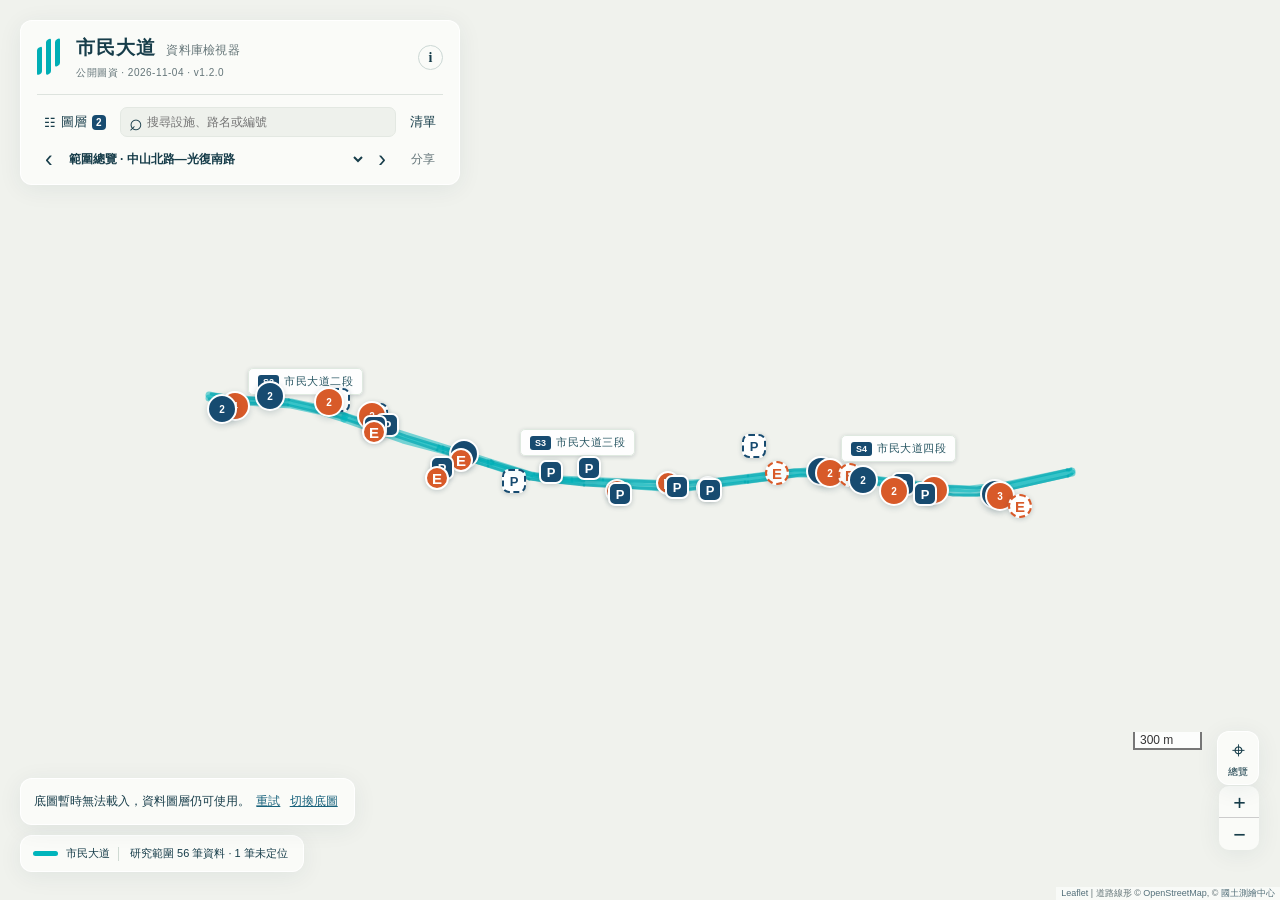
==== docs/index.html @ 01aa991e "Limit published viewer to Zhongshan–Guangfu study corridor" ====
<!doctype html>
<html lang="zh-Hant">
<head>
<meta charset="utf-8"><meta name="viewport" content="width=device-width, initial-scale=1">
<meta name="description" content="市民大道中山北路—光復南路公開圖資檢視器：停車場、車輛出入口、行人與自行車穿越、公共運輸、公共空間及機電維護。">
<meta name="theme-color" content="#174b70"><title>市民大道｜資料庫檢視器</title>
<link rel="icon" href="./favicon.svg" type="image/svg+xml">
<link rel="stylesheet" href="./vendor/leaflet.css"><link rel="stylesheet" href="./style.css?v=1.2.0">
</head>
<body>
<div id="map" aria-label="市民大道中山北路—光復南路互動地圖"></div>
<header class="toolbar surface">
  <div class="brand"><span class="brand-mark" aria-hidden="true"><i></i><i></i><i></i></span><div><h1>市民大道 <span>資料庫檢視器</span></h1><p id="version"></p></div><button id="about-button" class="icon-button" aria-label="資料來源與使用說明" title="資料來源與使用說明">i</button></div>
  <div class="tools"><button id="layers-button" aria-expanded="false" aria-controls="layers-panel">☷ <span>圖層</span><b id="layer-count">2</b></button><label class="search-box"><span aria-hidden="true">⌕</span><input id="search" type="search" placeholder="搜尋設施、路名或編號" aria-label="搜尋設施、路名或編號" autocomplete="off"></label><button id="list-button" aria-label="資料清單" aria-expanded="false" title="資料清單">清單</button></div>
  <div class="segment-controls"><button id="prev-segment" aria-label="上一段">‹</button><select id="segment" aria-label="選擇市民大道分段"><option value="all">範圍總覽 · 中山北路—光復南路</option></select><button id="next-segment" aria-label="下一段">›</button><button id="share-button" title="複製目前檢視網址">分享</button></div>
</header>
<aside id="layers-panel" class="panel surface" hidden aria-label="圖層與顯示設定">
 <div class="panel-heading"><h2>圖層</h2><button class="close" data-close="layers-panel" aria-label="關閉圖層面板">×</button></div>
 <div class="small-actions"><button id="all-layers">全部開啟</button><button id="no-layers">全部關閉</button></div>
 <div id="layer-options"></div>
 <button id="access-button" class="relation-button">停車場行人出入口 · 核對清單</button>
 <div class="settings-group"><h3>資料狀態</h3><label><input type="checkbox" id="status-confirmed" checked><span class="status-key solid"></span>公開資料已列</label><label><input type="checkbox" id="status-pending" checked><span class="status-key pending"></span>待確認／候選</label><label><input type="checkbox" id="status-historical"><span class="status-key historical"></span>歷史資料</label><p class="hint">分類與狀態分開篩選。歷史資料不代表現況。</p></div>
 <div class="settings-group"><h3>底圖</h3><div class="base-choice"><button id="base-photo" class="active" aria-pressed="true">正射影像</button><button id="base-map" aria-pressed="false">電子地圖</button></div><label class="fade-label" for="fade">底圖淡化 <output id="fade-value">60%</output></label><input type="range" id="fade" min="0" max="85" value="60"><label><input type="checkbox" id="road-labels" checked>周遭道路名稱</label><p class="hint">國土測繪中心 · 影像拍攝年代未核</p></div>
</aside>
<section id="results-panel" class="panel surface" hidden aria-label="資料查詢結果"><div class="panel-heading"><h2 id="results-title">資料清單</h2><button class="close" data-close="results-panel" aria-label="關閉資料清單">×</button></div><p id="results-summary" class="hint"></p><div id="results"></div></section>
<aside id="detail" class="detail surface" hidden aria-label="設施資料"><div class="detail-top"><span id="detail-category"></span><button id="close-detail" class="close" aria-label="關閉設施資料">×</button></div><div id="detail-content"></div></aside>
<section id="about-panel" class="panel surface" hidden aria-label="資料來源與使用說明"><div class="panel-heading"><h2>關於這份資料</h2><button class="close" data-close="about-panel" aria-label="關閉說明">×</button></div><div id="about-content"></div></section>
<div id="segment-info" class="segment-info surface" hidden></div>
<div id="map-message" class="map-message surface" role="status" hidden></div>
<div class="bottom-info surface"><span class="corridor-key"></span><span>市民大道</span><span class="info-separator"></span><button id="visible-summary" title="開啟目前資料清單"></button></div>
<div class="map-actions"><button id="full-extent" class="surface" title="回到研究範圍" aria-label="回到市民大道中山北路—光復南路">⌖<span>總覽</span></button></div>
<div id="toast" role="status" hidden></div>
<noscript>請開啟瀏覽器 JavaScript 以使用互動地圖。原始資料可從 GitHub repo 下載。</noscript>
<script src="./vendor/leaflet.js"></script><script src="./data/inventory.js?v=1.2.0"></script><script src="./app.js?v=1.2.0-r2"></script>
</body></html>
---- docs/vendor/leaflet.css ----
/* required styles */

.leaflet-pane,
.leaflet-tile,
.leaflet-marker-icon,
.leaflet-marker-shadow,
.leaflet-tile-container,
.leaflet-pane > svg,
.leaflet-pane > canvas,
.leaflet-zoom-box,
.leaflet-image-layer,
.leaflet-layer {
	position: absolute;
	left: 0;
	top: 0;
	}
.leaflet-container {
	overflow: hidden;
	}
.leaflet-tile,
.leaflet-marker-icon,
.leaflet-marker-shadow {
	-webkit-user-select: none;
	   -moz-user-select: none;
	        user-select: none;
	  -webkit-user-drag: none;
	}
/* Prevents IE11 from highlighting tiles in blue */
.leaflet-tile::selection {
	background: transparent;
}
/* Safari renders non-retina tile on retina better with this, but Chrome is worse */
.leaflet-safari .leaflet-tile {
	image-rendering: -webkit-optimize-contrast;
	}
/* hack that prevents hw layers "stretching" when loading new tiles */
.leaflet-safari .leaflet-tile-container {
	width: 1600px;
	height: 1600px;
	-webkit-transform-origin: 0 0;
	}
.leaflet-marker-icon,
.leaflet-marker-shadow {
	display: block;
	}
/* .leaflet-container svg: reset svg max-width decleration shipped in Joomla! (joomla.org) 3.x */
/* .leaflet-container img: map is broken in FF if you have max-width: 100% on tiles */
.leaflet-container .leaflet-overlay-pane svg {
	max-width: none !important;
	max-height: none !important;
	}
.leaflet-container .leaflet-marker-pane img,
.leaflet-container .leaflet-shadow-pane img,
.leaflet-container .leaflet-tile-pane img,
.leaflet-container img.leaflet-image-layer,
.leaflet-container .leaflet-tile {
	max-width: none !important;
	max-height: none !important;
	width: auto;
	padding: 0;
	}

.leaflet-container img.leaflet-tile {
	/* See: https://bugs.chromium.org/p/chromium/issues/detail?id=600120 */
	mix-blend-mode: plus-lighter;
}

.leaflet-container.leaflet-touch-zoom {
	-ms-touch-action: pan-x pan-y;
	touch-action: pan-x pan-y;
	}
.leaflet-container.leaflet-touch-drag {
	-ms-touch-action: pinch-zoom;
	/* Fallback for FF which doesn't support pinch-zoom */
	touch-action: none;
	touch-action: pinch-zoom;
}
.leaflet-container.leaflet-touch-drag.leaflet-touch-zoom {
	-ms-touch-action: none;
	touch-action: none;
}
.leaflet-container {
	-webkit-tap-highlight-color: transparent;
}
.leaflet-container a {
	-webkit-tap-highlight-color: rgba(51, 181, 229, 0.4);
}
.leaflet-tile {
	filter: inherit;
	visibility: hidden;
	}
.leaflet-tile-loaded {
	visibility: inherit;
	}
.leaflet-zoom-box {
	width: 0;
	height: 0;
	-moz-box-sizing: border-box;
	     box-sizing: border-box;
	z-index: 800;
	}
/* workaround for https://bugzilla.mozilla.org/show_bug.cgi?id=888319 */
.leaflet-overlay-pane svg {
	-moz-user-select: none;
	}

.leaflet-pane         { z-index: 400; }

.leaflet-tile-pane    { z-index: 200; }
.leaflet-overlay-pane { z-index: 400; }
.leaflet-shadow-pane  { z-index: 500; }
.leaflet-marker-pane  { z-index: 600; }
.leaflet-tooltip-pane   { z-index: 650; }
.leaflet-popup-pane   { z-index: 700; }

.leaflet-map-pane canvas { z-index: 100; }
.leaflet-map-pane svg    { z-index: 200; }

.leaflet-vml-shape {
	width: 1px;
	height: 1px;
	}
.lvml {
	behavior: url(#default#VML);
	display: inline-block;
	position: absolute;
	}


/* control positioning */

.leaflet-control {
	position: relative;
	z-index: 800;
	pointer-events: visiblePainted; /* IE 9-10 doesn't have auto */
	pointer-events: auto;
	}
.leaflet-top,
.leaflet-bottom {
	position: absolute;
	z-index: 1000;
	pointer-events: none;
	}
.leaflet-top {
	top: 0;
	}
.leaflet-right {
	right: 0;
	}
.leaflet-bottom {
	bottom: 0;
	}
.leaflet-left {
	left: 0;
	}
.leaflet-control {
	float: left;
	clear: both;
	}
.leaflet-right .leaflet-control {
	float: right;
	}
.leaflet-top .leaflet-control {
	margin-top: 10px;
	}
.leaflet-bottom .leaflet-control {
	margin-bottom: 10px;
	}
.leaflet-left .leaflet-control {
	margin-left: 10px;
	}
.leaflet-right .leaflet-control {
	margin-right: 10px;
	}


/* zoom and fade animations */

.leaflet-fade-anim .leaflet-popup {
	opacity: 0;
	-webkit-transition: opacity 0.2s linear;
	   -moz-transition: opacity 0.2s linear;
	        transition: opacity 0.2s linear;
	}
.leaflet-fade-anim .leaflet-map-pane .leaflet-popup {
	opacity: 1;
	}
.leaflet-zoom-animated {
	-webkit-transform-origin: 0 0;
	    -ms-transform-origin: 0 0;
	        transform-origin: 0 0;
	}
svg.leaflet-zoom-animated {
	will-change: transform;
}

.leaflet-zoom-anim .leaflet-zoom-animated {
	-webkit-transition: -webkit-transform 0.25s cubic-bezier(0,0,0.25,1);
	   -moz-transition:    -moz-transform 0.25s cubic-bezier(0,0,0.25,1);
	        transition:         transform 0.25s cubic-bezier(0,0,0.25,1);
	}
.leaflet-zoom-anim .leaflet-tile,
.leaflet-pan-anim .leaflet-tile {
	-webkit-transition: none;
	   -moz-transition: none;
	        transition: none;
	}

.leaflet-zoom-anim .leaflet-zoom-hide {
	visibility: hidden;
	}


/* cursors */

.leaflet-interactive {
	cursor: pointer;
	}
.leaflet-grab {
	cursor: -webkit-grab;
	cursor:    -moz-grab;
	cursor:         grab;
	}
.leaflet-crosshair,
.leaflet-crosshair .leaflet-interactive {
	cursor: crosshair;
	}
.leaflet-popup-pane,
.leaflet-control {
	cursor: auto;
	}
.leaflet-dragging .leaflet-grab,
.leaflet-dragging .leaflet-grab .leaflet-interactive,
.leaflet-dragging .leaflet-marker-draggable {
	cursor: move;
	cursor: -webkit-grabbing;
	cursor:    -moz-grabbing;
	cursor:         grabbing;
	}

/* marker & overlays interactivity */
.leaflet-marker-icon,
.leaflet-marker-shadow,
.leaflet-image-layer,
.leaflet-pane > svg path,
.leaflet-tile-container {
	pointer-events: none;
	}

.leaflet-marker-icon.leaflet-interactive,
.leaflet-image-layer.leaflet-interactive,
.leaflet-pane > svg path.leaflet-interactive,
svg.leaflet-image-layer.leaflet-interactive path {
	pointer-events: visiblePainted; /* IE 9-10 doesn't have auto */
	pointer-events: auto;
	}

/* visual tweaks */

.leaflet-container {
	background: #ddd;
	outline-offset: 1px;
	}
.leaflet-container a {
	color: #0078A8;
	}
.leaflet-zoom-box {
	border: 2px dotted #38f;
	background: rgba(255,255,255,0.5);
	}


/* general typography */
.leaflet-container {
	font-family: "Helvetica Neue", Arial, Helvetica, sans-serif;
	font-size: 12px;
	font-size: 0.75rem;
	line-height: 1.5;
	}


/* general toolbar styles */

.leaflet-bar {
	box-shadow: 0 1px 5px rgba(0,0,0,0.65);
	border-radius: 4px;
	}
.leaflet-bar a {
	background-color: #fff;
	border-bottom: 1px solid #ccc;
	width: 26px;
	height: 26px;
	line-height: 26px;
	display: block;
	text-align: center;
	text-decoration: none;
	color: black;
	}
.leaflet-bar a,
.leaflet-control-layers-toggle {
	background-position: 50% 50%;
	background-repeat: no-repeat;
	display: block;
	}
.leaflet-bar a:hover,
.leaflet-bar a:focus {
	background-color: #f4f4f4;
	}
.leaflet-bar a:first-child {
	border-top-left-radius: 4px;
	border-top-right-radius: 4px;
	}
.leaflet-bar a:last-child {
	border-bottom-left-radius: 4px;
	border-bottom-right-radius: 4px;
	border-bottom: none;
	}
.leaflet-bar a.leaflet-disabled {
	cursor: default;
	background-color: #f4f4f4;
	color: #bbb;
	}

.leaflet-touch .leaflet-bar a {
	width: 30px;
	height: 30px;
	line-height: 30px;
	}
.leaflet-touch .leaflet-bar a:first-child {
	border-top-left-radius: 2px;
	border-top-right-radius: 2px;
	}
.leaflet-touch .leaflet-bar a:last-child {
	border-bottom-left-radius: 2px;
	border-bottom-right-radius: 2px;
	}

/* zoom control */

.leaflet-control-zoom-in,
.leaflet-control-zoom-out {
	font: bold 18px 'Lucida Console', Monaco, monospace;
	text-indent: 1px;
	}

.leaflet-touch .leaflet-control-zoom-in, .leaflet-touch .leaflet-control-zoom-out  {
	font-size: 22px;
	}


/* layers control */

.leaflet-control-layers {
	box-shadow: 0 1px 5px rgba(0,0,0,0.4);
	background: #fff;
	border-radius: 5px;
	}
.leaflet-control-layers-toggle {
	background-image: url(images/layers.png);
	width: 36px;
	height: 36px;
	}
.leaflet-retina .leaflet-control-layers-toggle {
	background-image: url(images/layers-2x.png);
	background-size: 26px 26px;
	}
.leaflet-touch .leaflet-control-layers-toggle {
	width: 44px;
	height: 44px;
	}
.leaflet-control-layers .leaflet-control-layers-list,
.leaflet-control-layers-expanded .leaflet-control-layers-toggle {
	display: none;
	}
.leaflet-control-layers-expanded .leaflet-control-layers-list {
	display: block;
	position: relative;
	}
.leaflet-control-layers-expanded {
	padding: 6px 10px 6px 6px;
	color: #333;
	background: #fff;
	}
.leaflet-control-layers-scrollbar {
	overflow-y: scroll;
	overflow-x: hidden;
	padding-right: 5px;
	}
.leaflet-control-layers-selector {
	margin-top: 2px;
	position: relative;
	top: 1px;
	}
.leaflet-control-layers label {
	display: block;
	font-size: 13px;
	font-size: 1.08333em;
	}
.leaflet-control-layers-separator {
	height: 0;
	border-top: 1px solid #ddd;
	margin: 5px -10px 5px -6px;
	}

/* Default icon URLs */
.leaflet-default-icon-path { /* used only in path-guessing heuristic, see L.Icon.Default */
	background-image: url(images/marker-icon.png);
	}


/* attribution and scale controls */

.leaflet-container .leaflet-control-attribution {
	background: #fff;
	background: rgba(255, 255, 255, 0.8);
	margin: 0;
	}
.leaflet-control-attribution,
.leaflet-control-scale-line {
	padding: 0 5px;
	color: #333;
	line-height: 1.4;
	}
.leaflet-control-attribution a {
	text-decoration: none;
	}
.leaflet-control-attribution a:hover,
.leaflet-control-attribution a:focus {
	text-decoration: underline;
	}
.leaflet-attribution-flag {
	display: inline !important;
	vertical-align: baseline !important;
	width: 1em;
	height: 0.6669em;
	}
.leaflet-left .leaflet-control-scale {
	margin-left: 5px;
	}
.leaflet-bottom .leaflet-control-scale {
	margin-bottom: 5px;
	}
.leaflet-control-scale-line {
	border: 2px solid #777;
	border-top: none;
	line-height: 1.1;
	padding: 2px 5px 1px;
	white-space: nowrap;
	-moz-box-sizing: border-box;
	     box-sizing: border-box;
	background: rgba(255, 255, 255, 0.8);
	text-shadow: 1px 1px #fff;
	}
.leaflet-control-scale-line:not(:first-child) {
	border-top: 2px solid #777;
	border-bottom: none;
	margin-top: -2px;
	}
.leaflet-control-scale-line:not(:first-child):not(:last-child) {
	border-bottom: 2px solid #777;
	}

.leaflet-touch .leaflet-control-attribution,
.leaflet-touch .leaflet-control-layers,
.leaflet-touch .leaflet-bar {
	box-shadow: none;
	}
.leaflet-touch .leaflet-control-layers,
.leaflet-touch .leaflet-bar {
	border: 2px solid rgba(0,0,0,0.2);
	background-clip: padding-box;
	}


/* popup */

.leaflet-popup {
	position: absolute;
	text-align: center;
	margin-bottom: 20px;
	}
.leaflet-popup-content-wrapper {
	padding: 1px;
	text-align: left;
	border-radius: 12px;
	}
.leaflet-popup-content {
	margin: 13px 24px 13px 20px;
	line-height: 1.3;
	font-size: 13px;
	font-size: 1.08333em;
	min-height: 1px;
	}
.leaflet-popup-content p {
	margin: 17px 0;
	margin: 1.3em 0;
	}
.leaflet-popup-tip-container {
	width: 40px;
	height: 20px;
	position: absolute;
	left: 50%;
	margin-top: -1px;
	margin-left: -20px;
	overflow: hidden;
	pointer-events: none;
	}
.leaflet-popup-tip {
	width: 17px;
	height: 17px;
	padding: 1px;

	margin: -10px auto 0;
	pointer-events: auto;

	-webkit-transform: rotate(45deg);
	   -moz-transform: rotate(45deg);
	    -ms-transform: rotate(45deg);
	        transform: rotate(45deg);
	}
.leaflet-popup-content-wrapper,
.leaflet-popup-tip {
	background: white;
	color: #333;
	box-shadow: 0 3px 14px rgba(0,0,0,0.4);
	}
.leaflet-container a.leaflet-popup-close-button {
	position: absolute;
	top: 0;
	right: 0;
	border: none;
	text-align: center;
	width: 24px;
	height: 24px;
	font: 16px/24px Tahoma, Verdana, sans-serif;
	color: #757575;
	text-decoration: none;
	background: transparent;
	}
.leaflet-container a.leaflet-popup-close-button:hover,
.leaflet-container a.leaflet-popup-close-button:focus {
	color: #585858;
	}
.leaflet-popup-scrolled {
	overflow: auto;
	}

.leaflet-oldie .leaflet-popup-content-wrapper {
	-ms-zoom: 1;
	}
.leaflet-oldie .leaflet-popup-tip {
	width: 24px;
	margin: 0 auto;

	-ms-filter: "progid:DXImageTransform.Microsoft.Matrix(M11=0.70710678, M12=0.70710678, M21=-0.70710678, M22=0.70710678)";
	filter: progid:DXImageTransform.Microsoft.Matrix(M11=0.70710678, M12=0.70710678, M21=-0.70710678, M22=0.70710678);
	}

.leaflet-oldie .leaflet-control-zoom,
.leaflet-oldie .leaflet-control-layers,
.leaflet-oldie .leaflet-popup-content-wrapper,
.leaflet-oldie .leaflet-popup-tip {
	border: 1px solid #999;
	}


/* div icon */

.leaflet-div-icon {
	background: #fff;
	border: 1px solid #666;
	}


/* Tooltip */
/* Base styles for the element that has a tooltip */
.leaflet-tooltip {
	position: absolute;
	padding: 6px;
	background-color: #fff;
	border: 1px solid #fff;
	border-radius: 3px;
	color: #222;
	white-space: nowrap;
	-webkit-user-select: none;
	-moz-user-select: none;
	-ms-user-select: none;
	user-select: none;
	pointer-events: none;
	box-shadow: 0 1px 3px rgba(0,0,0,0.4);
	}
.leaflet-tooltip.leaflet-interactive {
	cursor: pointer;
	pointer-events: auto;
	}
.leaflet-tooltip-top:before,
.leaflet-tooltip-bottom:before,
.leaflet-tooltip-left:before,
.leaflet-tooltip-right:before {
	position: absolute;
	pointer-events: none;
	border: 6px solid transparent;
	background: transparent;
	content: "";
	}

/* Directions */

.leaflet-tooltip-bottom {
	margin-top: 6px;
}
.leaflet-tooltip-top {
	margin-top: -6px;
}
.leaflet-tooltip-bottom:before,
.leaflet-tooltip-top:before {
	left: 50%;
	margin-left: -6px;
	}
.leaflet-tooltip-top:before {
	bottom: 0;
	margin-bottom: -12px;
	border-top-color: #fff;
	}
.leaflet-tooltip-bottom:before {
	top: 0;
	margin-top: -12px;
	margin-left: -6px;
	border-bottom-color: #fff;
	}
.leaflet-tooltip-left {
	margin-left: -6px;
}
.leaflet-tooltip-right {
	margin-left: 6px;
}
.leaflet-tooltip-left:before,
.leaflet-tooltip-right:before {
	top: 50%;
	margin-top: -6px;
	}
.leaflet-tooltip-left:before {
	right: 0;
	margin-right: -12px;
	border-left-color: #fff;
	}
.leaflet-tooltip-right:before {
	left: 0;
	margin-left: -12px;
	border-right-color: #fff;
	}

/* Printing */

@media print {
	/* Prevent printers from removing background-images of controls. */
	.leaflet-control {
		-webkit-print-color-adjust: exact;
		print-color-adjust: exact;
		}
	}
---- docs/style.css ----
:root{--ink:#173d4a;--muted:#647579;--border:#dde3de;--teal:#00aeb5;--paper:#f9faf6;--shadow:0 4px 24px #123c4b12;--fade:.6;--photo-filter:saturate(.45)}
*{box-sizing:border-box}body{margin:0;color:var(--ink);font-family:Inter,-apple-system,BlinkMacSystemFont,"Noto Sans TC","PingFang TC","Microsoft JhengHei",sans-serif;font-size:14px}button,input,select{font:inherit;color:inherit}button,select{cursor:pointer}button{background:transparent;border:0;border-radius:7px;padding:8px 10px;white-space:nowrap}button:hover{background:#eaf0ec}button:focus-visible,input:focus-visible,select:focus-visible,a:focus-visible{outline:2px solid #098a97;outline-offset:3px}button:disabled{opacity:.35;cursor:default}[hidden]{display:none!important}#map{position:fixed;inset:0;background:#f0f2ed}#map .leaflet-tile-pane{filter:var(--photo-filter);opacity:calc(1 - var(--fade))}#map .leaflet-labels-pane{opacity:.28;filter:saturate(.15)}.surface{background:#fafbf8f5;border:1px solid #ffffffeb;border-radius:12px;box-shadow:var(--shadow);backdrop-filter:blur(12px)}.toolbar{position:fixed;z-index:800;top:20px;left:20px;width:440px;padding:14px 16px 10px}.brand{display:flex;align-items:center;gap:11px}.brand-mark{display:flex;gap:4px;transform:skewY(-25deg);width:28px}.brand-mark i{width:5px;height:27px;background:#00aeb5;border-radius:2px}.brand-mark i:nth-child(2){height:35px;margin-top:-4px}h1{font-size:19px;letter-spacing:1px;margin:0;font-weight:700}h1 span{font-size:12px;letter-spacing:.3px;font-weight:500;margin-left:4px;color:#637477}.brand p{margin:5px 0 0;font-size:10px;color:var(--muted);letter-spacing:.5px}.icon-button{margin-left:auto;width:25px;height:25px;border:1px solid #cbd7d4;padding:2px;border-radius:50%;font-family:Georgia,serif;font-weight:bold}.tools{display:flex;gap:7px;margin-top:14px;padding-top:11px;border-top:1px solid var(--border);align-items:center}.tools button{font-size:13px;padding:7px}#layers-button{display:flex;align-items:center;gap:5px}#layer-count{font-size:10px;background:#174b70;color:white;border-radius:4px;padding:2px 4px}.search-box{display:flex;flex:1;min-width:0;align-items:center;gap:4px;background:#eef1ec;border:1px solid #e3e8e2;border-radius:7px;padding:0 8px}.search-box span{font-size:23px}#search{width:100%;min-width:0;background:none;border:0;outline:0;padding:7px 0;font-size:12px}.segment-controls{display:flex;align-items:center;margin-top:6px;gap:4px}.segment-controls select{flex:1;min-width:0;border:0;background:transparent;padding:6px 0;font-size:12px;font-weight:600}.segment-controls button{padding:4px 8px}.segment-controls button:first-child,.segment-controls button:nth-child(3){font-size:23px;line-height:22px}#share-button{color:var(--muted);font-size:12px;margin-left:5px}.panel{position:fixed;z-index:810;top:205px;left:20px;width:320px;max-height:calc(100dvh - 275px);overflow:auto;padding:18px}.panel-heading{display:flex;align-items:center;justify-content:space-between;gap:12px;margin-bottom:8px}h2{font-size:16px;margin:0}h3{font-size:12px;font-weight:600;margin:0 0 12px;color:#667a7b}.close{font-size:23px;line-height:22px;padding:1px 6px;color:#7c8988}.small-actions{display:flex;gap:6px;margin:4px 0 10px}.small-actions button{font-size:11px;background:#ecf0e9;padding:5px 8px}.layer-option{display:flex;align-items:center;gap:9px;padding:9px 0;cursor:pointer}.layer-option .count{margin-left:auto;font-variant-numeric:tabular-nums;font-size:11px;color:var(--muted)}input[type=checkbox]{width:15px;height:15px;accent-color:#174b70;margin:0;flex-shrink:0}.category-icon{display:inline-flex;width:24px;height:24px;align-items:center;justify-content:center;color:var(--color);background:color-mix(in srgb,var(--color) 10%,white);border-radius:6px;font-weight:700;font-size:15px}.settings-group{border-top:1px solid var(--border);padding-top:16px;margin-top:14px}.settings-group>label{display:flex;gap:9px;align-items:center;margin:10px 0;font-size:12px}.status-key{width:11px;height:11px;border-radius:50%;background:#174b70}.status-key.pending{background:white;border:1.5px dashed #174b70}.status-key.historical{background:#9b9b94}.hint{color:var(--muted);font-size:11px;line-height:1.65;margin:8px 0}.base-choice{display:flex;background:#edf0e9;padding:3px;border-radius:8px}.base-choice button{flex:1;padding:7px;font-size:12px}.base-choice button.active{background:white;box-shadow:0 1px 4px #0001;color:#174b70}.fade-label{justify-content:space-between}#fade{width:100%;accent-color:#174b70;height:15px}.detail{position:fixed;z-index:820;right:20px;top:20px;width:365px;max-height:calc(100dvh - 85px);overflow:auto;padding:20px 22px}.detail-top{display:flex;align-items:center;justify-content:space-between;font-size:12px;color:var(--muted)}.detail h2{font-size:23px;line-height:1.5;margin:12px 0 6px;letter-spacing:.3px}.record-id{font-size:10px;letter-spacing:.6px;color:#7b8987;font-family:ui-monospace,monospace}.badges{display:flex;gap:5px;flex-wrap:wrap;margin:13px 0}.badge{font-size:10px;padding:4px 7px;border-radius:4px;background:#e8efe9;color:#4c6b5c}.badge.pending{background:#f3ead7;color:#8a6424}.badge.historical{background:#e7e7e4;color:#686d69}.badge.index{background:#e9e3f3;color:#70518c}.notice{font-size:12px;line-height:1.75;background:#eef1e9;padding:12px;border-radius:7px;margin:14px 0}.notice.warning{background:#f5efdf}.detail dl{font-size:12px;line-height:1.7;margin:16px 0}.detail dt{color:#768580;font-size:10px;letter-spacing:.6px;margin-top:13px}.detail dd{margin:3px 0 0;overflow-wrap:anywhere}.detail a,.panel a{color:#1a647d;text-underline-offset:3px}.source-link{display:block;border-top:1px solid var(--border);padding:12px 0 0;margin-top:12px;font-size:12px}.relation-button{font-size:11px;display:block;text-align:left;background:#edf0e9;margin:5px 0;white-space:normal;width:100%}.result{display:block;width:100%;text-align:left;padding:12px 4px;border-bottom:1px solid var(--border);border-radius:0;white-space:normal}.result strong{display:block;font-size:12px;line-height:1.6;margin-bottom:5px}.result small{display:block;font-size:10px;line-height:1.6;color:#6b7a75}.result .category-icon{float:left;margin:3px 9px 5px 0}.result .no-coordinate{color:#9a6b25}#results-panel{width:365px}#results-summary{margin-bottom:7px}#more-results{font-size:12px;background:#e9eee6;width:100%;margin-top:12px}.empty{padding:20px 4px;line-height:1.9;color:var(--muted);font-size:12px}.bottom-info{position:fixed;left:20px;bottom:28px;z-index:700;display:flex;align-items:center;gap:8px;padding:7px 12px;font-size:11px;max-width:calc(100% - 120px)}.bottom-info button{font-size:11px;padding:3px;white-space:normal;text-align:left}.corridor-key{width:25px;height:5px;background:#00b5bc;border-radius:4px;flex-shrink:0}.info-separator{height:14px;width:1px;background:#cfdad3}.map-actions{position:fixed;right:21px;bottom:115px;z-index:750}.map-actions button{display:flex;flex-direction:column;align-items:center;width:42px;font-size:23px;padding:5px}.map-actions span{font-size:10px;margin-top:1px}.leaflet-control-zoom{border:0!important;box-shadow:var(--shadow)!important;margin-right:21px!important;margin-bottom:37px!important;overflow:hidden;border-radius:10px!important}.leaflet-control-zoom a{background:#fafbf8f5!important;color:#173d4a!important;width:40px!important;height:32px!important;line-height:32px!important;font-size:20px!important;font-weight:400!important}.leaflet-control-scale{margin-right:78px!important;margin-bottom:36px!important}.leaflet-control-attribution{font-size:9px!important;background:#fafbf8df!important;color:#637477!important}.leaflet-control-attribution a{color:#526f79!important}.segment-info{position:fixed;left:480px;top:20px;z-index:700;padding:12px 16px;max-width:350px;font-size:11px;line-height:1.7;pointer-events:none}.segment-info strong{font-size:13px;display:block}.segment-info small{color:#78857f}.map-message{position:fixed;bottom:75px;left:20px;z-index:850;max-width:380px;padding:10px 13px;font-size:12px;line-height:1.6}.map-message button{padding:3px;color:#18627c;text-decoration:underline}.marker-shell{background:none;border:0}.facility-marker{display:flex;justify-content:center;align-items:center;min-width:24px;height:24px;background:var(--color);border:2px solid white;color:white;border-radius:7px;box-shadow:0 1px 5px #1b39463b;font-size:13px;font-weight:700;line-height:1;transition:transform .15s}.facility-marker.entrance{border-radius:50%;font-size:15px}.facility-marker.pending{background:#fffffff5;color:var(--color);border:2px dashed var(--color)}.facility-marker.historical{--color:#8d928d!important}.facility-marker.selected{outline:3px solid #f5bf54;outline-offset:3px;transform:scale(1.15)}.facility-marker.small{min-width:9px;width:9px;height:9px;border-width:1.5px;border-radius:50%;font-size:0;margin:7px}.cluster-marker{width:30px;height:30px;border:2px solid white;border-radius:50%;color:white;background:var(--color);box-shadow:0 2px 6px #143c4b30;display:flex;align-items:center;justify-content:center;font-size:10px;font-weight:bold}.leaflet-tooltip{font-family:inherit;font-size:11px;border:1px solid #fff;background:#fafbf8f5;color:#23424a;box-shadow:0 2px 8px #123c4b12;padding:5px 8px;border-radius:5px}.leaflet-tooltip:before{display:none}.route-label{background:none;border:none;pointer-events:none}.route-label span{display:inline-block;background:#ffffffec;box-shadow:0 1px 4px #2343;border:1px solid #dfe9e0;padding:4px 9px;border-radius:5px;white-space:nowrap;font-size:11px;letter-spacing:.5px;color:#285663}.route-label .seg-code{background:#174b70;color:white;padding:2px 5px;border-radius:3px;font-size:9px;margin-right:5px;letter-spacing:0}.route-label small{display:block;font-size:9px;color:#708079;margin:4px 0 0}.selection-line{pointer-events:none}#toast{position:fixed;bottom:100px;left:50%;transform:translateX(-50%);z-index:1000;background:#174b70;color:white;padding:11px 18px;border-radius:10px;max-width:90vw;font-size:12px}#about-content{font-size:12px;line-height:1.85}#about-content h3{margin:18px 0 8px}#about-content ul{padding-left:17px}#about-content a{overflow-wrap:anywhere}#about-content .source-item{margin:10px 0;border-top:1px solid var(--border);padding-top:8px}.about-links{display:flex;gap:10px}.about-links a{background:#eaf0e8;padding:6px 9px;border-radius:5px;text-decoration:none}
@media(min-width:1100px){body.detail-open .segment-info{max-width:calc(100vw - 890px)}}
@media(max-width:900px){.segment-info{top:auto;bottom:76px;left:20px;max-width:300px}.detail{width:335px}.toolbar{width:405px}.panel{top:205px}}
@media(max-width:700px){.toolbar{left:12px;right:12px;top:12px;width:auto;padding:12px}.brand h1{font-size:17px}.brand h1 span{font-size:11px}.brand p{font-size:9px}.brand-mark{transform:scale(.8) skewY(-25deg);width:24px}.tools{margin-top:10px;padding-top:9px}.panel{top:190px;left:12px;right:12px;width:auto!important;max-height:calc(100dvh - 260px)}.detail{top:auto;bottom:0;left:0;right:0;width:auto;max-height:52dvh;border-radius:16px 16px 0 0;padding:16px 20px;z-index:900}.detail h2{font-size:20px}.bottom-info{left:12px;bottom:31px;font-size:10px;max-width:calc(100% - 80px);gap:5px;padding:5px 8px}.bottom-info button{font-size:10px}.bottom-info>span:nth-child(2){display:none}.leaflet-control-scale{display:none}.map-actions{right:12px}.leaflet-control-zoom{margin-right:12px!important}.segment-info{left:12px;bottom:82px;max-width:calc(100% - 82px);padding:7px 11px}.segment-info small{display:none}.map-message{left:12px;right:66px;bottom:135px;max-width:none;font-size:11px}.detail-open .bottom-info,.detail-open .segment-info{display:none}.route-label span{font-size:10px;padding:3px 6px}#toast{bottom:55dvh;width:max-content}.leaflet-control-attribution{font-size:8px!important;max-width:100vw}}
@media(prefers-reduced-motion:reduce){*{scroll-behavior:auto!important;transition:none!important}}

.observation-marker{display:flex;align-items:center;justify-content:center;gap:2px;width:38px;height:28px;border:2px dashed #7a4db1;background:white;color:#7a4db1;border-radius:50%;font-size:24px;font-weight:bold;box-shadow:0 1px 5px #0003}

.observation-marker small{font-size:12px;line-height:1}
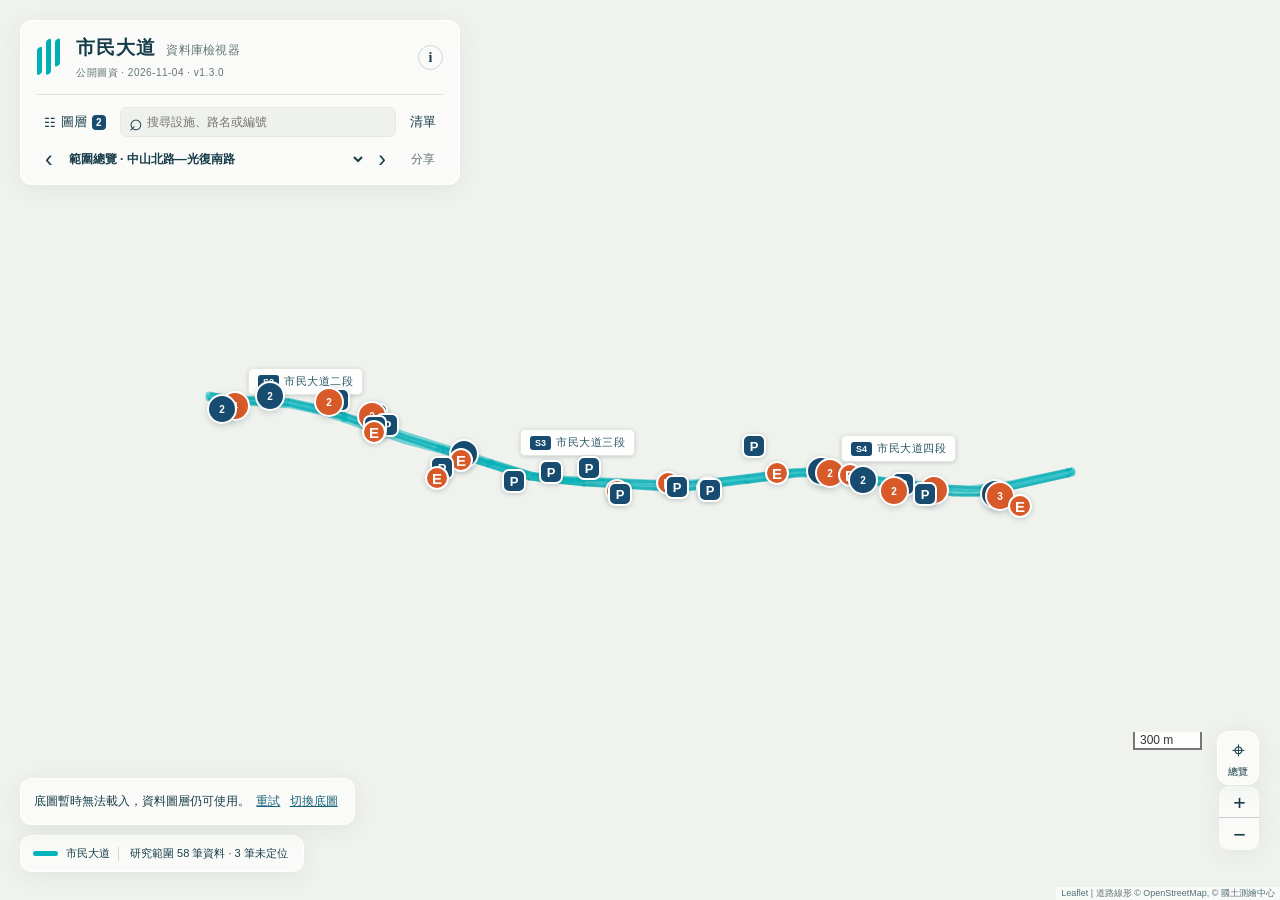
==== commit 491d0133: "Audit all scoped records against official sources and add diagram equipment" ====
--- a/docs/index.html
+++ b/docs/index.html
@@ -5,7 +5,7 @@
 <meta name="description" content="市民大道中山北路—光復南路公開圖資檢視器：停車場、車輛出入口、行人與自行車穿越、公共運輸、公共空間及機電維護。">
 <meta name="theme-color" content="#174b70"><title>市民大道｜資料庫檢視器</title>
 <link rel="icon" href="./favicon.svg" type="image/svg+xml">
-<link rel="stylesheet" href="./vendor/leaflet.css"><link rel="stylesheet" href="./style.css?v=1.2.0">
+<link rel="stylesheet" href="./vendor/leaflet.css"><link rel="stylesheet" href="./style.css?v=1.3.0">
 </head>
 <body>
 <div id="map" aria-label="市民大道中山北路—光復南路互動地圖"></div>
@@ -19,7 +19,7 @@
  <div class="small-actions"><button id="all-layers">全部開啟</button><button id="no-layers">全部關閉</button></div>
  <div id="layer-options"></div>
  <button id="access-button" class="relation-button">停車場行人出入口 · 核對清單</button>
- <div class="settings-group"><h3>資料狀態</h3><label><input type="checkbox" id="status-confirmed" checked><span class="status-key solid"></span>公開資料已列</label><label><input type="checkbox" id="status-pending" checked><span class="status-key pending"></span>待確認／候選</label><label><input type="checkbox" id="status-historical"><span class="status-key historical"></span>歷史資料</label><p class="hint">分類與狀態分開篩選。歷史資料不代表現況。</p></div>
+ <div class="settings-group"><h3>資料狀態</h3><label><input type="checkbox" id="status-confirmed" checked><span class="status-key solid"></span>官方來源已核</label><label><input type="checkbox" id="status-pending" checked><span class="status-key pending"></span>待確認／未定位</label><label><input type="checkbox" id="status-historical"><span class="status-key historical"></span>歷史資料</label><p class="hint">分類與狀態分開篩選。歷史資料不代表現況。</p></div>
  <div class="settings-group"><h3>底圖</h3><div class="base-choice"><button id="base-photo" class="active" aria-pressed="true">正射影像</button><button id="base-map" aria-pressed="false">電子地圖</button></div><label class="fade-label" for="fade">底圖淡化 <output id="fade-value">60%</output></label><input type="range" id="fade" min="0" max="85" value="60"><label><input type="checkbox" id="road-labels" checked>周遭道路名稱</label><p class="hint">國土測繪中心 · 影像拍攝年代未核</p></div>
 </aside>
 <section id="results-panel" class="panel surface" hidden aria-label="資料查詢結果"><div class="panel-heading"><h2 id="results-title">資料清單</h2><button class="close" data-close="results-panel" aria-label="關閉資料清單">×</button></div><p id="results-summary" class="hint"></p><div id="results"></div></section>
@@ -31,5 +31,5 @@
 <div class="map-actions"><button id="full-extent" class="surface" title="回到研究範圍" aria-label="回到市民大道中山北路—光復南路">⌖<span>總覽</span></button></div>
 <div id="toast" role="status" hidden></div>
 <noscript>請開啟瀏覽器 JavaScript 以使用互動地圖。原始資料可從 GitHub repo 下載。</noscript>
-<script src="./vendor/leaflet.js"></script><script src="./data/inventory.js?v=1.2.0"></script><script src="./app.js?v=1.2.0-r2"></script>
+<script src="./vendor/leaflet.js"></script><script src="./data/inventory.js?v=1.3.0"></script><script src="./app.js?v=1.3.0"></script>
 </body></html>
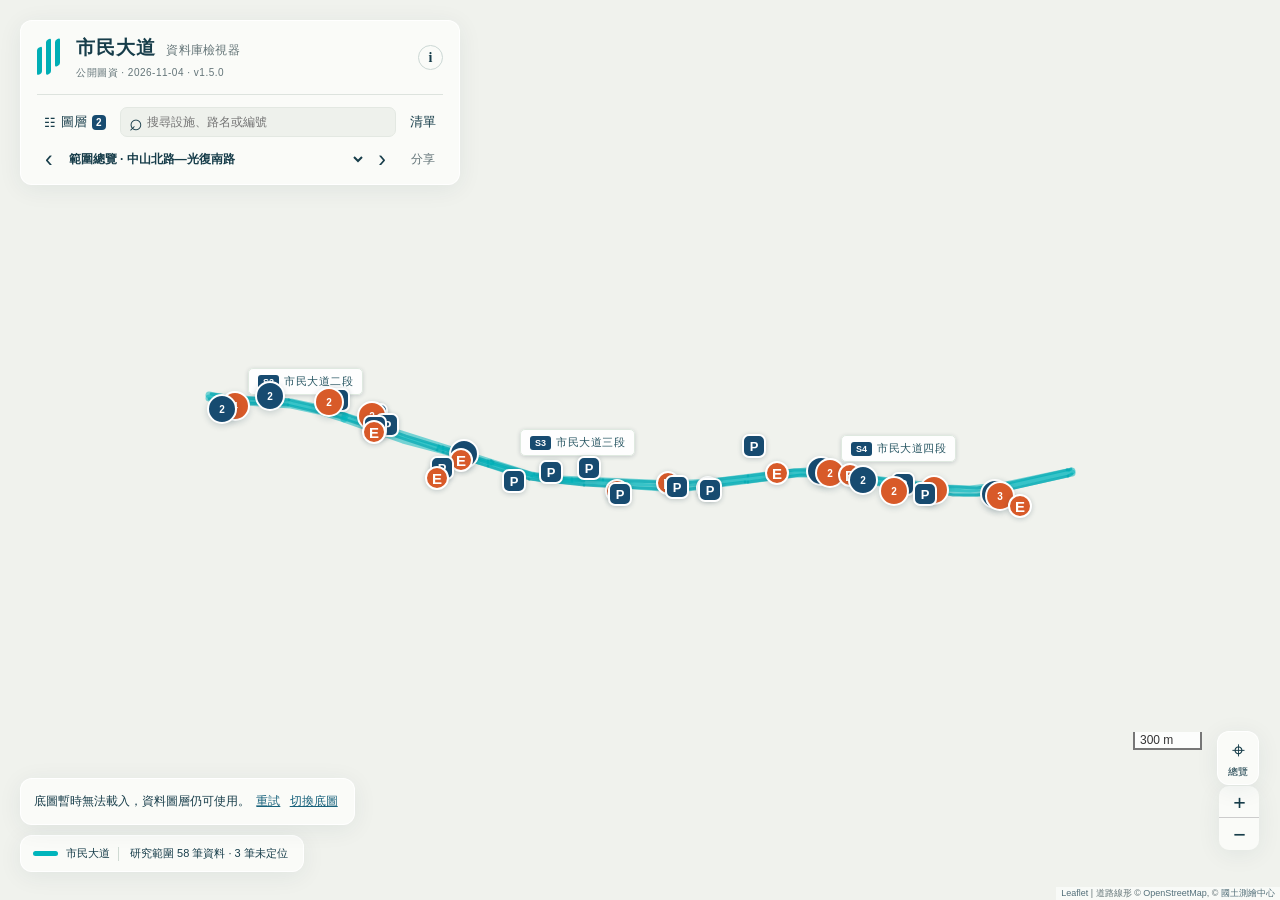
==== commit ee2c246a: "Add corridor source coverage and ground imagery position reviews" ====
--- a/docs/index.html
+++ b/docs/index.html
@@ -5,7 +5,7 @@
 <meta name="description" content="市民大道中山北路—光復南路公開圖資檢視器：停車場、車輛出入口、行人與自行車穿越、公共運輸、公共空間及機電維護。">
 <meta name="theme-color" content="#174b70"><title>市民大道｜資料庫檢視器</title>
 <link rel="icon" href="./favicon.svg" type="image/svg+xml">
-<link rel="stylesheet" href="./vendor/leaflet.css"><link rel="stylesheet" href="./style.css?v=1.3.0">
+<link rel="stylesheet" href="./vendor/leaflet.css"><link rel="stylesheet" href="./style.css?v=1.5.0">
 </head>
 <body>
 <div id="map" aria-label="市民大道中山北路—光復南路互動地圖"></div>
@@ -31,5 +31,5 @@
 <div class="map-actions"><button id="full-extent" class="surface" title="回到研究範圍" aria-label="回到市民大道中山北路—光復南路">⌖<span>總覽</span></button></div>
 <div id="toast" role="status" hidden></div>
 <noscript>請開啟瀏覽器 JavaScript 以使用互動地圖。原始資料可從 GitHub repo 下載。</noscript>
-<script src="./vendor/leaflet.js"></script><script src="./data/inventory.js?v=1.3.0"></script><script src="./app.js?v=1.3.0"></script>
+<script src="./vendor/leaflet.js"></script><script src="./data/inventory.js?v=1.5.0"></script><script src="./app.js?v=1.5.0"></script>
 </body></html>
--- a/docs/style.css
+++ b/docs/style.css
@@ -8,3 +8,5 @@
 .observation-marker{display:flex;align-items:center;justify-content:center;gap:2px;width:38px;height:28px;border:2px dashed #7a4db1;background:white;color:#7a4db1;border-radius:50%;font-size:24px;font-weight:bold;box-shadow:0 1px 5px #0003}
 
 .observation-marker small{font-size:12px;line-height:1}
+
+.source-preview{display:block;width:100%;height:auto;background:#fff;border:1px solid #d3dce1;border-radius:6px;margin-top:10px}
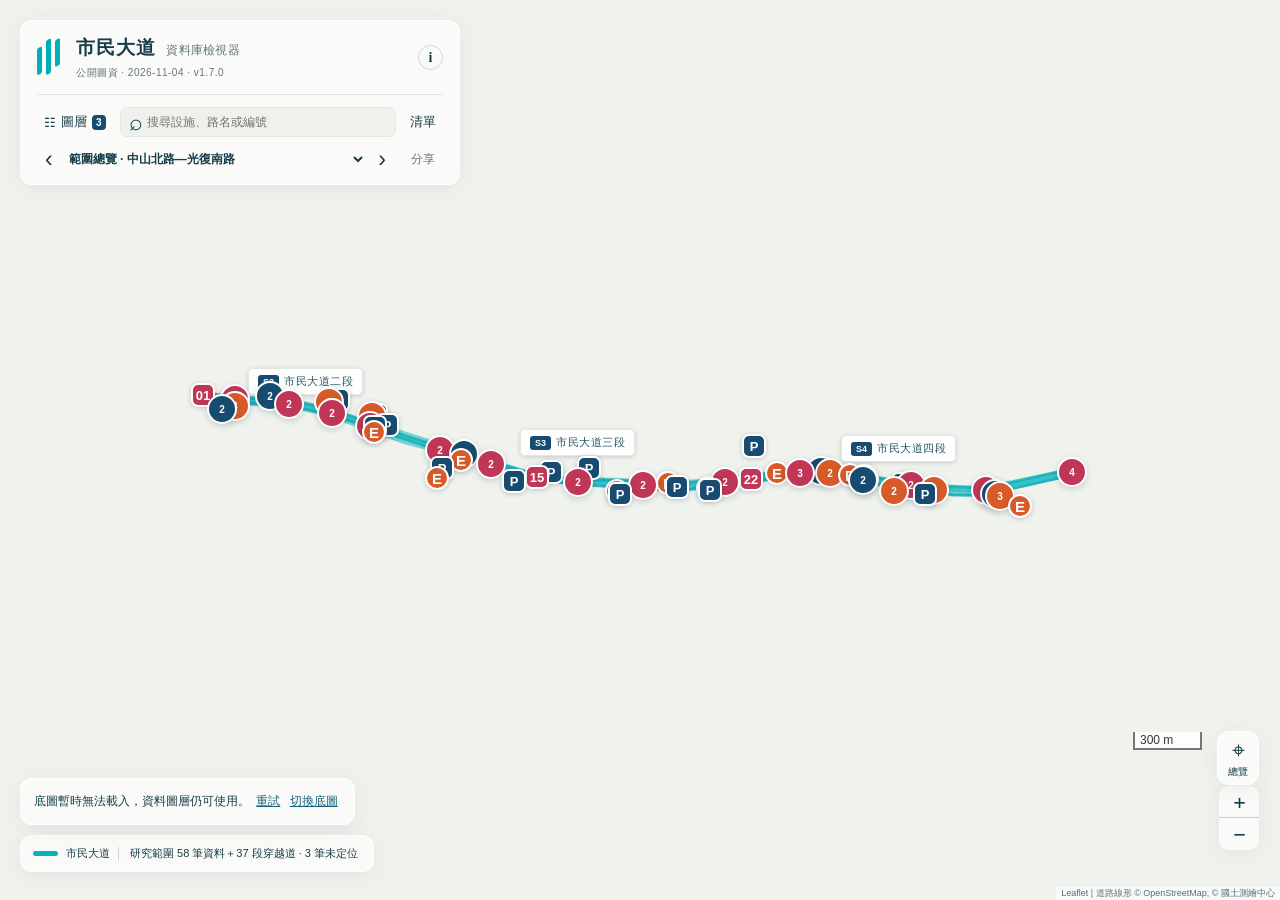
==== commit 248a9389: "Add audited transverse crossing layer with 37 segments at 18 sites" ====
--- a/docs/index.html
+++ b/docs/index.html
@@ -5,7 +5,7 @@
 <meta name="description" content="市民大道中山北路—光復南路公開圖資檢視器：停車場、車輛出入口、行人與自行車穿越、公共運輸、公共空間及機電維護。">
 <meta name="theme-color" content="#174b70"><title>市民大道｜資料庫檢視器</title>
 <link rel="icon" href="./favicon.svg" type="image/svg+xml">
-<link rel="stylesheet" href="./vendor/leaflet.css"><link rel="stylesheet" href="./style.css?v=1.5.0">
+<link rel="stylesheet" href="./vendor/leaflet.css"><link rel="stylesheet" href="./style.css?v=1.7.0">
 </head>
 <body>
 <div id="map" aria-label="市民大道中山北路—光復南路互動地圖"></div>
@@ -18,6 +18,7 @@
  <div class="panel-heading"><h2>圖層</h2><button class="close" data-close="layers-panel" aria-label="關閉圖層面板">×</button></div>
  <div class="small-actions"><button id="all-layers">全部開啟</button><button id="no-layers">全部關閉</button></div>
  <div id="layer-options"></div>
+ <button id="crossways-button" class="relation-button">穿越道 · 數量與位置核列</button>
  <button id="access-button" class="relation-button">停車場行人出入口 · 核對清單</button>
  <div class="settings-group"><h3>資料狀態</h3><label><input type="checkbox" id="status-confirmed" checked><span class="status-key solid"></span>官方來源已核</label><label><input type="checkbox" id="status-pending" checked><span class="status-key pending"></span>待確認／未定位</label><label><input type="checkbox" id="status-historical"><span class="status-key historical"></span>歷史資料</label><p class="hint">分類與狀態分開篩選。歷史資料不代表現況。</p></div>
  <div class="settings-group"><h3>底圖</h3><div class="base-choice"><button id="base-photo" class="active" aria-pressed="true">正射影像</button><button id="base-map" aria-pressed="false">電子地圖</button></div><label class="fade-label" for="fade">底圖淡化 <output id="fade-value">60%</output></label><input type="range" id="fade" min="0" max="85" value="60"><label><input type="checkbox" id="road-labels" checked>周遭道路名稱</label><p class="hint">國土測繪中心 · 影像拍攝年代未核</p></div>
@@ -31,5 +32,5 @@
 <div class="map-actions"><button id="full-extent" class="surface" title="回到研究範圍" aria-label="回到市民大道中山北路—光復南路">⌖<span>總覽</span></button></div>
 <div id="toast" role="status" hidden></div>
 <noscript>請開啟瀏覽器 JavaScript 以使用互動地圖。原始資料可從 GitHub repo 下載。</noscript>
-<script src="./vendor/leaflet.js"></script><script src="./data/inventory.js?v=1.5.0"></script><script src="./app.js?v=1.5.0"></script>
+<script src="./vendor/leaflet.js"></script><script src="./data/inventory.js?v=1.7.0"></script><script src="./app.js?v=1.7.0"></script>
 </body></html>
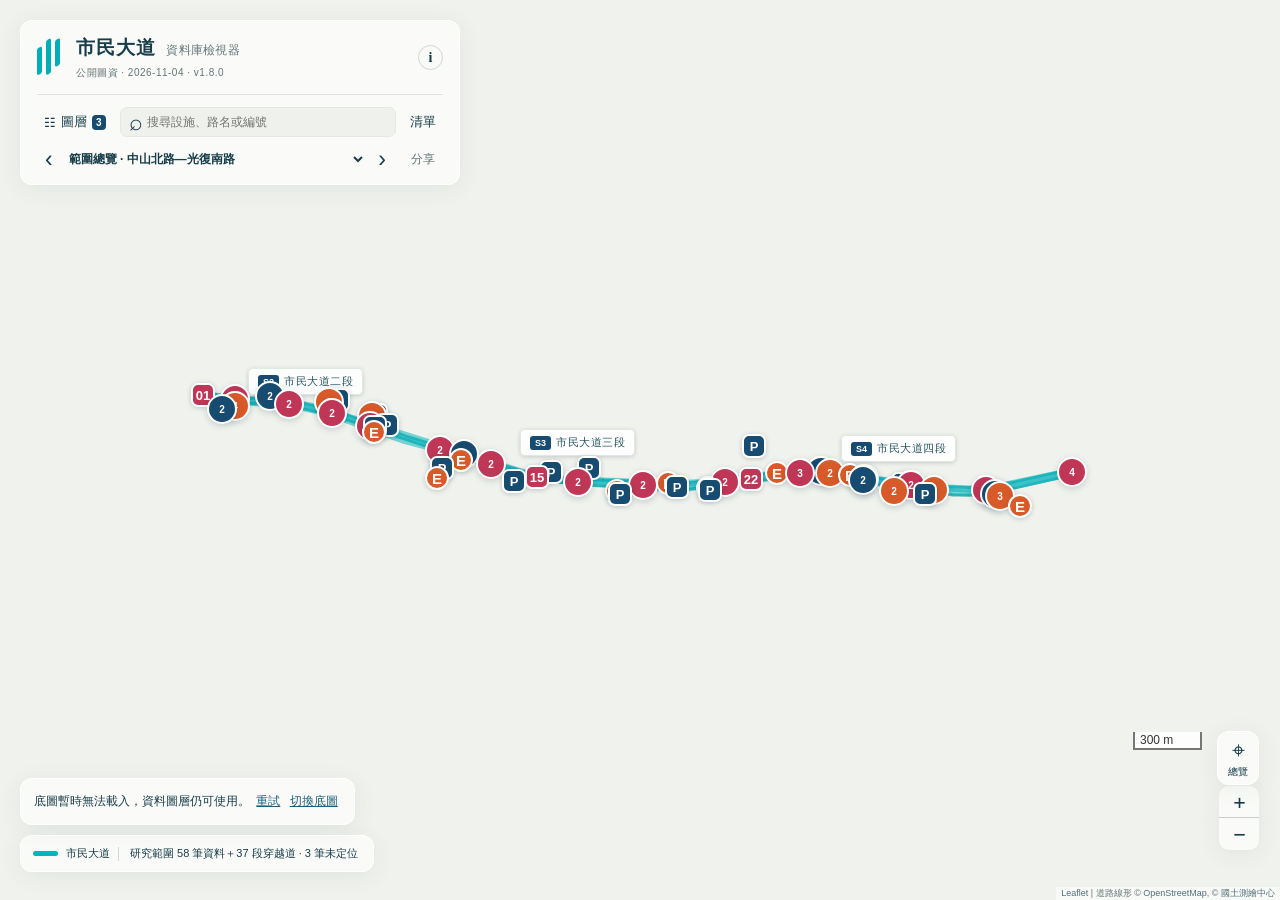
==== commit a37ca0c7: "Locate bridge utilities and public spaces with traceable evidence" ====
--- a/docs/index.html
+++ b/docs/index.html
@@ -5,7 +5,7 @@
 <meta name="description" content="市民大道中山北路—光復南路公開圖資檢視器：停車場、車輛出入口、行人與自行車穿越、公共運輸、公共空間及機電維護。">
 <meta name="theme-color" content="#174b70"><title>市民大道｜資料庫檢視器</title>
 <link rel="icon" href="./favicon.svg" type="image/svg+xml">
-<link rel="stylesheet" href="./vendor/leaflet.css"><link rel="stylesheet" href="./style.css?v=1.7.0">
+<link rel="stylesheet" href="./vendor/leaflet.css"><link rel="stylesheet" href="./style.css?v=1.8.0">
 </head>
 <body>
 <div id="map" aria-label="市民大道中山北路—光復南路互動地圖"></div>
@@ -32,5 +32,5 @@
 <div class="map-actions"><button id="full-extent" class="surface" title="回到研究範圍" aria-label="回到市民大道中山北路—光復南路">⌖<span>總覽</span></button></div>
 <div id="toast" role="status" hidden></div>
 <noscript>請開啟瀏覽器 JavaScript 以使用互動地圖。原始資料可從 GitHub repo 下載。</noscript>
-<script src="./vendor/leaflet.js"></script><script src="./data/inventory.js?v=1.7.0"></script><script src="./app.js?v=1.7.0"></script>
+<script src="./vendor/leaflet.js"></script><script src="./data/inventory.js?v=1.8.0"></script><script src="./app.js?v=1.8.0"></script>
 </body></html>
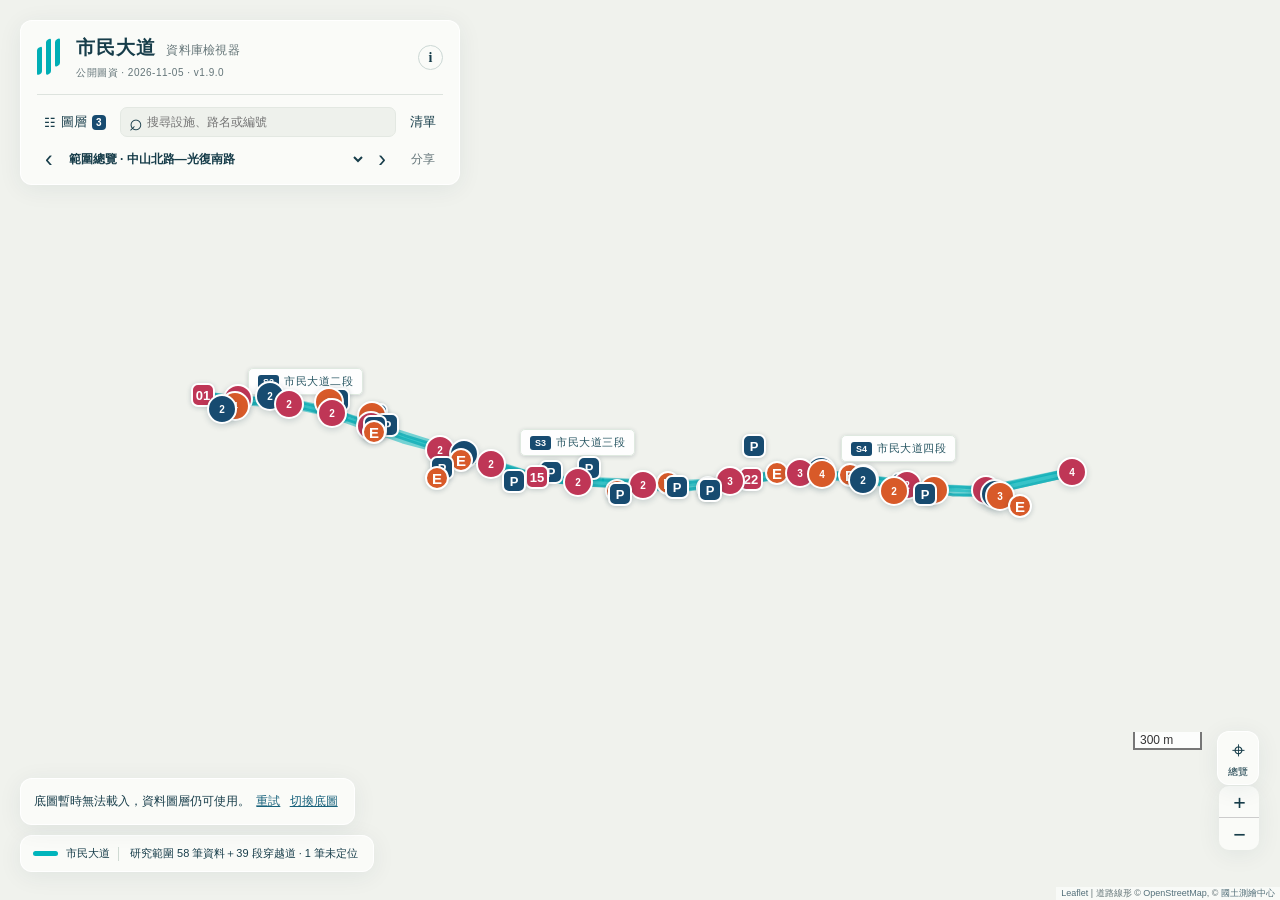
==== commit bb1cb7e0: "Verify 29 crossing sites and correct transverse count to 39" ====
--- a/docs/index.html
+++ b/docs/index.html
@@ -5,7 +5,7 @@
 <meta name="description" content="市民大道中山北路—光復南路公開圖資檢視器：停車場、車輛出入口、行人與自行車穿越、公共運輸、公共空間及機電維護。">
 <meta name="theme-color" content="#174b70"><title>市民大道｜資料庫檢視器</title>
 <link rel="icon" href="./favicon.svg" type="image/svg+xml">
-<link rel="stylesheet" href="./vendor/leaflet.css"><link rel="stylesheet" href="./style.css?v=1.8.0">
+<link rel="stylesheet" href="./vendor/leaflet.css"><link rel="stylesheet" href="./style.css?v=1.9.0">
 </head>
 <body>
 <div id="map" aria-label="市民大道中山北路—光復南路互動地圖"></div>
@@ -32,5 +32,5 @@
 <div class="map-actions"><button id="full-extent" class="surface" title="回到研究範圍" aria-label="回到市民大道中山北路—光復南路">⌖<span>總覽</span></button></div>
 <div id="toast" role="status" hidden></div>
 <noscript>請開啟瀏覽器 JavaScript 以使用互動地圖。原始資料可從 GitHub repo 下載。</noscript>
-<script src="./vendor/leaflet.js"></script><script src="./data/inventory.js?v=1.8.0"></script><script src="./app.js?v=1.8.0"></script>
+<script src="./vendor/leaflet.js"></script><script src="./data/inventory.js?v=1.9.0"></script><script src="./app.js?v=1.9.0"></script>
 </body></html>
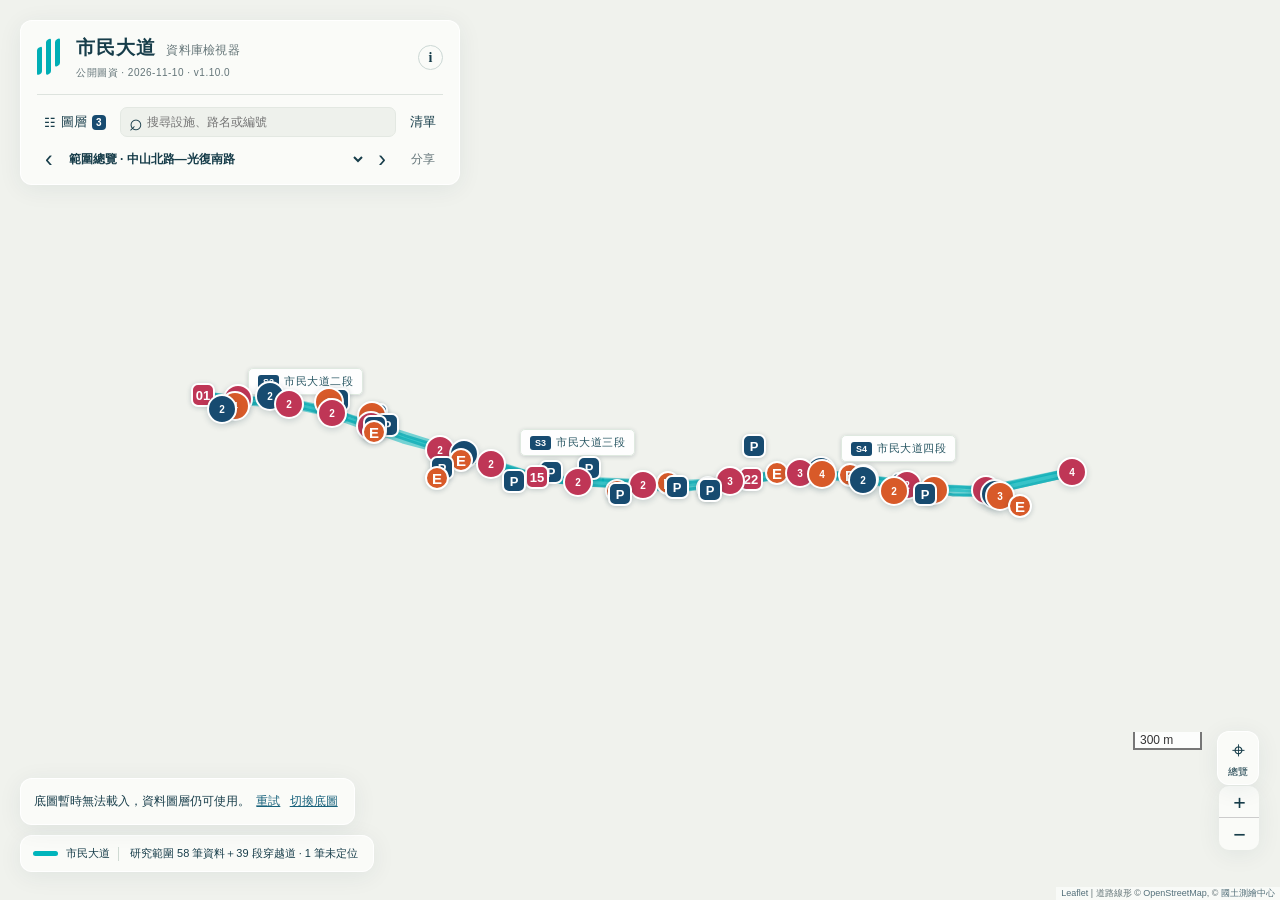
==== commit 98f16813: "Add source-linked partial bridge-column register without inferred positions" ====
--- a/docs/index.html
+++ b/docs/index.html
@@ -5,7 +5,7 @@
 <meta name="description" content="市民大道中山北路—光復南路公開圖資檢視器：停車場、車輛出入口、行人與自行車穿越、公共運輸、公共空間及機電維護。">
 <meta name="theme-color" content="#174b70"><title>市民大道｜資料庫檢視器</title>
 <link rel="icon" href="./favicon.svg" type="image/svg+xml">
-<link rel="stylesheet" href="./vendor/leaflet.css"><link rel="stylesheet" href="./style.css?v=1.9.0">
+<link rel="stylesheet" href="./vendor/leaflet.css"><link rel="stylesheet" href="./style.css?v=1.10.0">
 </head>
 <body>
 <div id="map" aria-label="市民大道中山北路—光復南路互動地圖"></div>
@@ -18,6 +18,7 @@
  <div class="panel-heading"><h2>圖層</h2><button class="close" data-close="layers-panel" aria-label="關閉圖層面板">×</button></div>
  <div class="small-actions"><button id="all-layers">全部開啟</button><button id="no-layers">全部關閉</button></div>
  <div id="layer-options"></div>
+ <button id="columns-button" class="relation-button">橋柱 · 部分查核清冊（不代表總數）</button>
  <button id="crossways-button" class="relation-button">穿越道 · 數量與位置核列</button>
  <button id="access-button" class="relation-button">停車場行人出入口 · 核對清單</button>
  <div class="settings-group"><h3>資料狀態</h3><label><input type="checkbox" id="status-confirmed" checked><span class="status-key solid"></span>官方來源已核</label><label><input type="checkbox" id="status-pending" checked><span class="status-key pending"></span>待確認／未定位</label><label><input type="checkbox" id="status-historical"><span class="status-key historical"></span>歷史資料</label><p class="hint">分類與狀態分開篩選。歷史資料不代表現況。</p></div>
@@ -32,5 +33,5 @@
 <div class="map-actions"><button id="full-extent" class="surface" title="回到研究範圍" aria-label="回到市民大道中山北路—光復南路">⌖<span>總覽</span></button></div>
 <div id="toast" role="status" hidden></div>
 <noscript>請開啟瀏覽器 JavaScript 以使用互動地圖。原始資料可從 GitHub repo 下載。</noscript>
-<script src="./vendor/leaflet.js"></script><script src="./data/inventory.js?v=1.9.0"></script><script src="./app.js?v=1.9.0"></script>
+<script src="./vendor/leaflet.js"></script><script src="./data/inventory.js?v=1.10.0"></script><script src="./app.js?v=1.10.0"></script>
 </body></html>
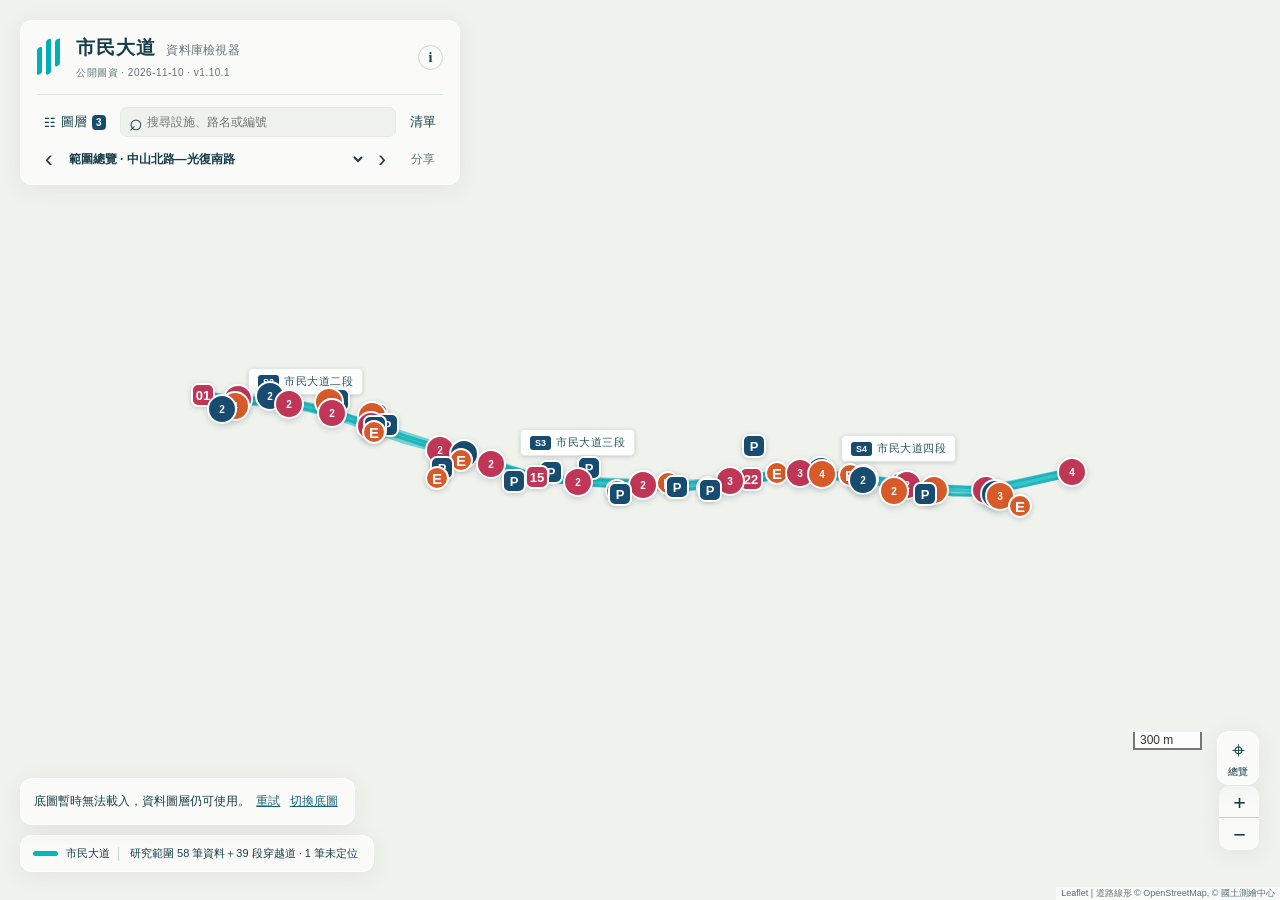
==== commit dbcba835: "Refresh asset version for latest column evidence" ====
--- a/docs/index.html
+++ b/docs/index.html
@@ -5,7 +5,7 @@
 <meta name="description" content="市民大道中山北路—光復南路公開圖資檢視器：停車場、車輛出入口、行人與自行車穿越、公共運輸、公共空間及機電維護。">
 <meta name="theme-color" content="#174b70"><title>市民大道｜資料庫檢視器</title>
 <link rel="icon" href="./favicon.svg" type="image/svg+xml">
-<link rel="stylesheet" href="./vendor/leaflet.css"><link rel="stylesheet" href="./style.css?v=1.10.0">
+<link rel="stylesheet" href="./vendor/leaflet.css"><link rel="stylesheet" href="./style.css?v=1.10.1">
 </head>
 <body>
 <div id="map" aria-label="市民大道中山北路—光復南路互動地圖"></div>
@@ -33,5 +33,5 @@
 <div class="map-actions"><button id="full-extent" class="surface" title="回到研究範圍" aria-label="回到市民大道中山北路—光復南路">⌖<span>總覽</span></button></div>
 <div id="toast" role="status" hidden></div>
 <noscript>請開啟瀏覽器 JavaScript 以使用互動地圖。原始資料可從 GitHub repo 下載。</noscript>
-<script src="./vendor/leaflet.js"></script><script src="./data/inventory.js?v=1.10.0"></script><script src="./app.js?v=1.10.0"></script>
+<script src="./vendor/leaflet.js"></script><script src="./data/inventory.js?v=1.10.1"></script><script src="./app.js?v=1.10.1"></script>
 </body></html>
